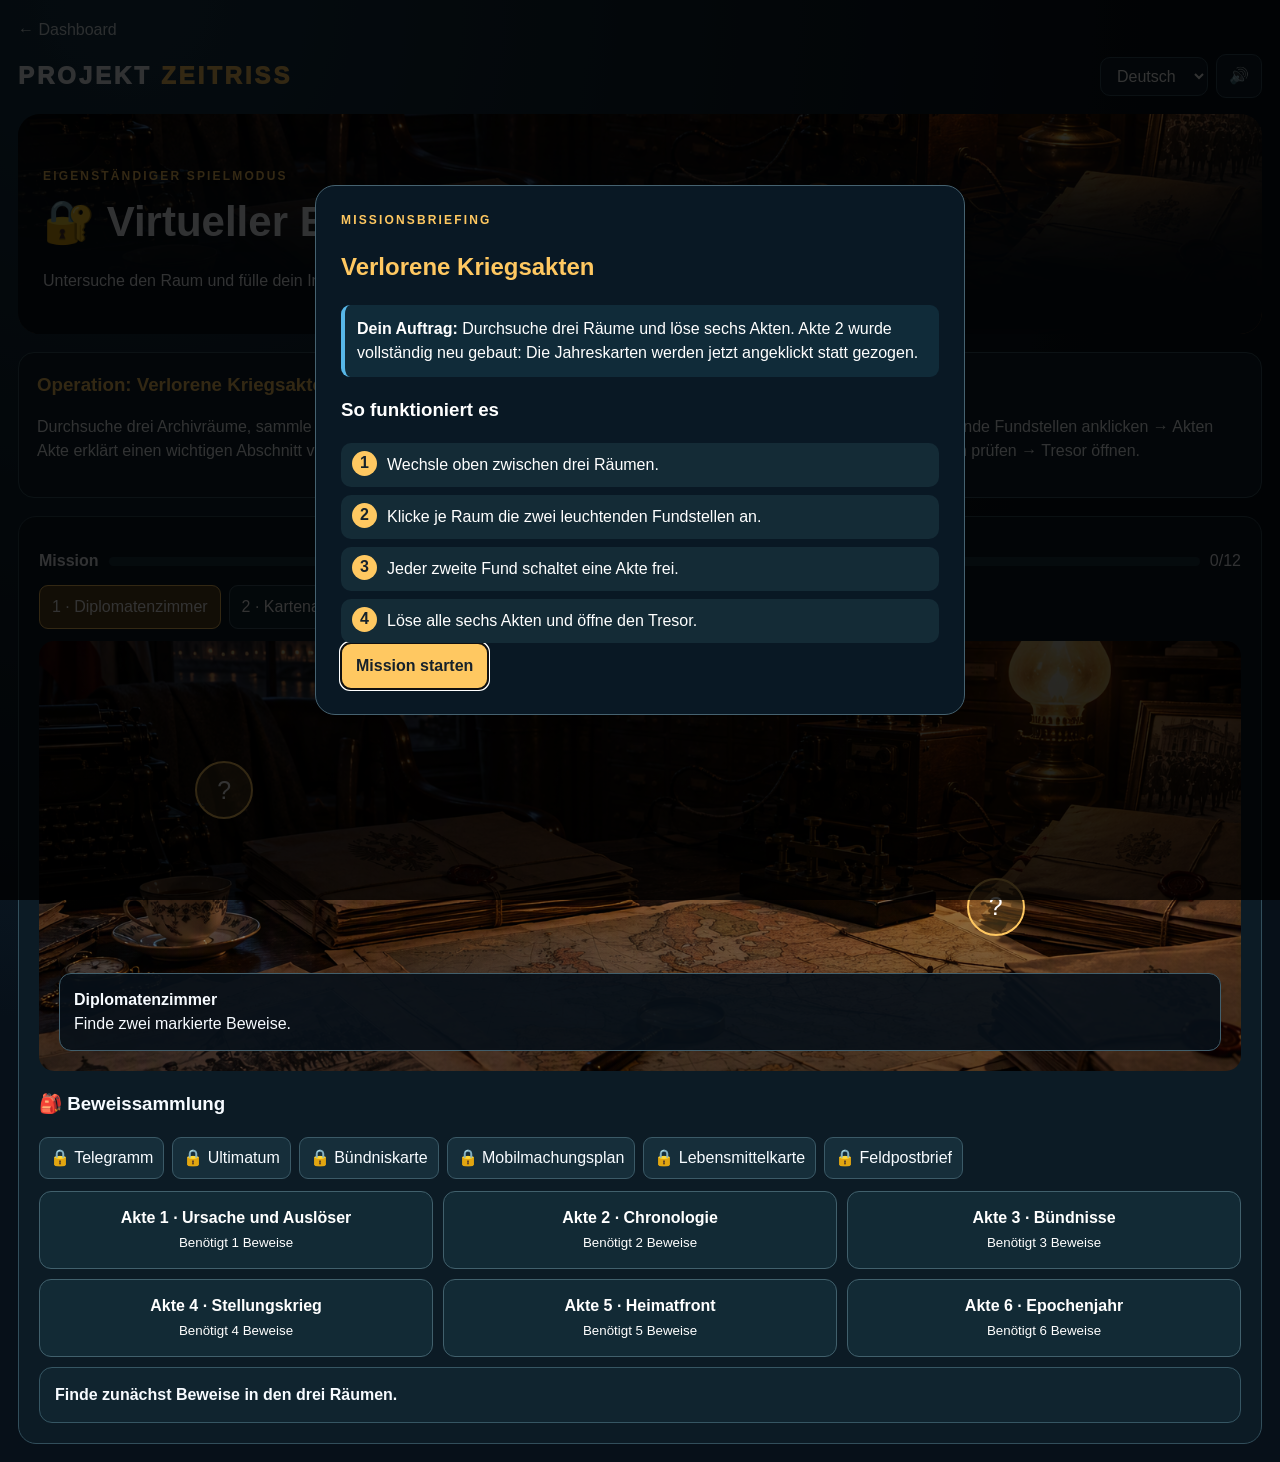
==== modes/room.html @ 22935dbc "Add files via upload" ====
<!doctype html><html lang="de"><head><meta charset="utf-8"><meta name="viewport" content="width=device-width,initial-scale=1"><title>🔐 Virtueller Escape-Room</title><link rel="stylesheet" href="../css/app.css"></head><body><div class="shell"><a class="back" href="../index.html">← Dashboard</a><nav class="nav"><div class="logo">PROJEKT <span>ZEITRISS</span></div><div class="nav-actions"><select id="language" class="select"><option value="de">Deutsch</option><option value="en">English</option><option value="es">Español</option><option value="fr">Français</option></select><button id="sound" class="nav-btn">🔊</button></div></nav><section class="page-hero" style="background-image:url('../assets/images/archive.png')"><div><div class="eyebrow">EIGENSTÄNDIGER SPIELMODUS</div><h1>🔐 Virtueller Escape-Room</h1><p>Untersuche den Raum und fülle dein Inventar.</p></div></section><section class="purpose"><div class="purpose-card"><h3>Operation: Verlorene Kriegsakten</h3><p>Durchsuche drei Archivräume, sammle sechs Beweise und löse anschließend sechs Akten. Jede Akte erklärt einen wichtigen Abschnitt von 1914 bis 1919.</p></div><div class="purpose-card"><h3>Steuerung</h3><p>Raum wählen → leuchtende Fundstellen anklicken → Akten freischalten → Antworten prüfen → Tresor öffnen.</p></div></section><section class="gamebox"><div class="mode-progress"><b>Mission</b><div class="progress"><i id="roomProgress"></i></div><span id="roomCount">0/12</span></div><div class="room-tabs"><button class="room-tab active" data-room="0">1 · Diplomatenzimmer</button><button class="room-tab" data-room="1">2 · Kartenarchiv</button><button class="room-tab" data-room="2">3 · Heimatfront</button></div><div id="roomScene" class="room-scene"></div><h3>🎒 Beweissammlung</h3><div id="inventory" class="inventory"></div><div id="acts" class="act-grid"></div><div id="actPlayer" class="task-card"><b>Finde zunächst Beweise in den drei Räumen.</b></div></section></div><script type="module" src="../js/modes/room.js"></script></body></html>
---- css/app.css ----
:root{--bg:#071019;--panel:#0d1c27;--panel2:#132936;--text:#f7fbff;--muted:#a9bdc7;--gold:#ffc861;--blue:#57b7e8;--green:#61d394;--red:#ff6b63;--line:#294554}*{box-sizing:border-box}body{margin:0;background:radial-gradient(circle at 10% 0,#18384d,#071019 55%);color:var(--text);font:16px/1.5 Inter,Segoe UI,Arial,sans-serif;min-height:100vh}button,input,select{font:inherit}button{cursor:pointer}.shell{max-width:1280px;margin:auto;padding:18px}.nav{display:flex;align-items:center;justify-content:space-between;gap:14px;margin-bottom:16px}.logo{font-weight:950;letter-spacing:.12em;font-size:24px}.logo span{color:var(--gold)}.nav-actions{display:flex;gap:8px;align-items:center;flex-wrap:wrap}.select,.nav-btn{background:#0e202c;color:#fff;border:1px solid #365362;border-radius:10px;padding:9px 12px}.nav-btn{text-decoration:none}.hero{min-height:330px;border:1px solid #395564;border-radius:24px;padding:30px;display:grid;grid-template-columns:1.25fr .75fr;align-items:end;background:linear-gradient(90deg,#06121bf2,#06121b55),url('../assets/images/archive.png') center/cover;box-shadow:0 24px 70px #0007}.eyebrow{color:var(--gold);font-size:12px;font-weight:900;letter-spacing:.18em}.hero h1{font-size:clamp(38px,6vw,72px);line-height:.95;margin:10px 0}.hero p{max-width:720px;color:#d7e4e8;font-size:18px}.profile-card,.panel{background:#0b1924e8;border:1px solid #34505e;border-radius:18px;padding:18px}.avatar{width:64px;height:64px;border-radius:50%;display:grid;place-items:center;background:linear-gradient(135deg,var(--gold),#e77739);color:#17202a;font-size:30px;font-weight:900}.levelbar,.progress{height:9px;background:#1b3542;border-radius:20px;overflow:hidden}.levelbar i,.progress i{display:block;height:100%;background:linear-gradient(90deg,var(--blue),var(--gold));border-radius:inherit}.stats{display:grid;grid-template-columns:repeat(4,1fr);gap:12px;margin:16px 0}.stat{background:#0b1b26;border:1px solid #2d4754;border-radius:15px;padding:15px}.stat b{display:block;font-size:28px;color:var(--gold)}.section-head{display:flex;justify-content:space-between;align-items:end;margin:28px 0 12px}.section-head h2{margin:0;font-size:28px}.section-head p{margin:0;color:var(--muted)}.modes{display:grid;grid-template-columns:repeat(3,1fr);gap:14px}.mode{position:relative;min-height:220px;border:1px solid #365563;border-radius:19px;overflow:hidden;background:#10232e;transition:.2s}.mode:hover{transform:translateY(-4px);border-color:var(--gold)}.mode-bg{height:95px;background-size:cover;background-position:center;position:relative}.mode-bg:after{content:"";position:absolute;inset:0;background:linear-gradient(transparent,#10232e)}.mode-body{padding:15px}.mode h3{margin:0 0 5px;font-size:20px}.mode p{color:var(--muted);font-size:14px;min-height:42px}.mode a{display:inline-block;background:var(--gold);color:#15212a;font-weight:900;text-decoration:none;padding:9px 13px;border-radius:9px}.tag{position:absolute;right:10px;top:10px;z-index:2;padding:5px 8px;background:#08141ddd;border:1px solid #ffffff44;border-radius:999px;font-size:11px}.daily{display:grid;grid-template-columns:2fr 1fr;gap:14px;margin-top:25px}.missions{display:grid;gap:10px}.mission{display:flex;justify-content:space-between;gap:15px;padding:12px;border:1px solid #304b58;border-radius:12px}.mission.done{border-color:var(--green);background:#173a2d}.badges{display:flex;gap:8px;flex-wrap:wrap}.badge{padding:9px 11px;border-radius:10px;background:#172c37;border:1px solid #3a5562}.badge.locked{opacity:.4;filter:grayscale(1)}.page-hero{border-radius:22px;padding:25px;min-height:220px;background-size:cover;background-position:center;display:flex;align-items:end;box-shadow:inset 0 -150px 100px #061019}.page-hero h1{font-size:42px;margin:5px 0}.gamebox{margin-top:15px;background:#0c1b25;border:1px solid #324e5b;border-radius:18px;padding:20px}.choices{display:grid;grid-template-columns:repeat(2,1fr);gap:10px}.choice{padding:14px;text-align:left;color:#fff;background:#142d39;border:1px solid #3c5b69;border-radius:12px}.choice.selected{border-color:var(--gold);background:#28351f}.choice.correct{border-color:var(--green);background:#173b2c}.choice.wrong{border-color:var(--red);background:#482221}.btn{border:0;border-radius:10px;padding:11px 15px;background:var(--gold);color:#17222b;font-weight:900}.btn.secondary{background:#1a3340;color:#fff;border:1px solid #45616e}.feedback{min-height:45px;padding-top:12px}.room{position:relative;min-height:560px;border-radius:18px;background:linear-gradient(#0002,#0009),url('../assets/images/archive.png') center/cover;overflow:hidden}.hotspot{position:absolute;width:58px;height:58px;border-radius:50%;border:2px solid var(--gold);background:#ffc86133;color:#fff;font-size:25px;animation:pulse 1.5s infinite}.hotspot.done{background:#61d394aa;animation:none}.inventory{display:flex;gap:8px;flex-wrap:wrap;margin:12px 0}.item{padding:8px 10px;background:#162e3a;border:1px solid #3b5a67;border-radius:9px}.map{position:relative;min-height:540px;border-radius:18px;background:linear-gradient(#07101988,#071019dd),url('../assets/images/balkan.png') center/cover}.country{position:absolute;padding:9px;border-radius:10px;border:2px solid #80aaba;background:#0e2835;color:#fff;font-weight:800}.country.on{border-color:var(--gold);box-shadow:0 0 25px #ffc86199}.source{padding:18px;border-left:4px solid var(--gold);background:#142935;border-radius:10px;font-family:Georgia,serif;font-size:19px}.ticker{min-height:170px;white-space:pre-wrap;font:19px/1.7 monospace;color:#ffe7ac}.back{display:inline-block;color:#dce9ed;text-decoration:none;margin-bottom:12px}.hidden{display:none!important}@keyframes pulse{50%{box-shadow:0 0 0 14px #ffc86125}}@media(max-width:850px){.hero{grid-template-columns:1fr}.stats,.modes{grid-template-columns:repeat(2,1fr)}.daily{grid-template-columns:1fr}}@media(max-width:560px){.stats,.modes,.choices{grid-template-columns:1fr}.nav{align-items:flex-start}.hero h1{font-size:42px}.country{font-size:11px}.room,.map{min-height:460px}}

/* V7 gameplay and onboarding */
.purpose{display:grid;grid-template-columns:1.2fr .8fr;gap:14px;margin:18px 0}.purpose-card{padding:18px;border:1px solid #3c5c69;border-radius:16px;background:#0d202b}.purpose-card h3{margin:0 0 8px;color:var(--gold)}.steps{display:grid;gap:8px;counter-reset:step}.step{padding:10px 12px 10px 46px;position:relative;background:#142b36;border-radius:10px}.step:before{counter-increment:step;content:counter(step);position:absolute;left:11px;top:8px;width:25px;height:25px;border-radius:50%;display:grid;place-items:center;background:var(--gold);color:#17222b;font-weight:900}.objective{padding:12px;border-left:4px solid var(--blue);background:#102b39;border-radius:9px}.mode-progress{display:flex;align-items:center;gap:10px;margin:12px 0}.mode-progress .progress{flex:1}.toast{position:fixed;right:18px;top:18px;z-index:30;padding:13px 16px;border-radius:12px;background:#163729;border:1px solid var(--green);box-shadow:0 10px 35px #0008}.danger{background:#5a2928!important;color:#fff!important}.intro-modal{border:1px solid #466270;border-radius:20px;background:#091824;color:#fff;max-width:650px;padding:25px}.intro-modal::backdrop{background:#000c}.intro-modal h2{color:var(--gold)}.clue-list{display:grid;gap:8px}.clue{padding:12px;border:1px solid #395663;border-radius:10px;background:#122934}.clue.locked{opacity:.45}.scene-note{position:absolute;left:20px;right:20px;bottom:20px;background:#071019e8;border:1px solid #425f6c;padding:14px;border-radius:12px}.escape-side{display:grid;grid-template-columns:1.4fr .6fr;gap:14px}.task-card{padding:15px;border:1px solid #365663;border-radius:13px;background:#10242f;margin-top:10px}.task-card.done{border-color:var(--green);background:#143529}.status-pill{display:inline-block;padding:5px 9px;border-radius:999px;background:#183541;color:#dce9ed;font-size:12px}.resetbox{margin-top:25px;padding:15px;border:1px solid #623d3b;background:#2d1919;border-radius:13px}.route{display:flex;gap:8px;flex-wrap:wrap;margin:12px 0}.route span{padding:8px 10px;border-radius:9px;background:#17303c}.route span.active{background:#574318;color:#ffe7a3}.result-card{padding:20px;border:2px solid var(--green);border-radius:15px;background:#15382b;text-align:center}.helpbtn{float:right}.draglist{display:flex;gap:8px;flex-wrap:wrap}.dragcard{padding:10px;background:#17303c;border:1px solid #47616d;border-radius:9px;color:#fff}.dropzone{min-height:115px;border:2px dashed #42606d;border-radius:12px;padding:12px}.dropzone.over{border-color:var(--gold);background:#513e182f}@media(max-width:800px){.purpose,.escape-side{grid-template-columns:1fr}}

.simsetup{display:grid;grid-template-columns:repeat(4,1fr);gap:10px}.nation{padding:14px;border:1px solid #41606e;border-radius:13px;background:#112832;color:#fff}.nation.selected{border-color:var(--gold);background:#3b3014}.simgrid{display:grid;grid-template-columns:1.25fr .75fr;gap:14px}.warboard{min-height:480px;border-radius:17px;background:linear-gradient(#03101955,#031019dd),url('../assets/images/balkan.png') center/cover;position:relative;padding:18px}.front{position:absolute;padding:10px;border-radius:12px;background:#0b1c26dd;border:1px solid #597280}.front.west{left:10%;top:37%}.front.east{right:10%;top:32%}.front.home{left:38%;bottom:12%}.meters{display:grid;gap:11px}.meter label{display:flex;justify-content:space-between}.meter .progress{height:12px}.meter.good i{background:var(--green)}.meter.warn i{background:var(--gold)}.meter.bad i{background:var(--red)}.decisiongrid{display:grid;grid-template-columns:repeat(2,1fr);gap:9px}.decision{padding:12px;text-align:left;border:1px solid #45616f;background:#142c38;color:#fff;border-radius:11px}.decision:hover{border-color:var(--gold)}.eventlog{max-height:220px;overflow:auto;display:grid;gap:6px}.log{padding:8px;border-left:3px solid var(--blue);background:#10242e}.yearbig{font-size:50px;font-weight:950;color:var(--gold)}@media(max-width:850px){.simsetup,.simgrid{grid-template-columns:1fr}.decisiongrid{grid-template-columns:1fr}}

.profile-gate{border:1px solid #4c6774;border-radius:22px;background:#081720;color:#fff;max-width:560px;padding:25px}.profile-gate::backdrop{background:#000d}.profile-gate input{width:100%;padding:13px;margin:10px 0;background:#102733;border:1px solid #4c6875;color:#fff;border-radius:10px}.version{font-size:11px;color:#8fa8b2}.leaderboard{width:100%;border-collapse:collapse}.leaderboard th,.leaderboard td{text-align:left;padding:10px;border-bottom:1px solid #294754}.leaderboard tr.me{background:#493916}.act-grid{display:grid;grid-template-columns:repeat(3,1fr);gap:10px}.act{padding:14px;border-radius:12px;border:1px solid #41606c;background:#122a35;color:#fff}.act.done{border-color:var(--green);background:#153a2b}.filedrop{padding:16px;border:2px dashed #476471;border-radius:12px}.room-tabs{display:flex;gap:8px;flex-wrap:wrap;margin-bottom:12px}.room-tab{padding:9px 12px;border:1px solid #45606d;background:#112833;color:#fff;border-radius:9px}.room-tab.active{background:#5b461d;border-color:var(--gold)}.room-scene{position:relative;min-height:430px;border-radius:15px;background-size:cover;background-position:center;overflow:hidden}.question-card{padding:15px;border:1px solid #385865;border-radius:12px;background:#102630;margin:10px 0}.achievement-pop{position:fixed;left:50%;top:20%;transform:translateX(-50%);z-index:40;padding:22px;background:#221b0d;border:2px solid var(--gold);border-radius:18px;box-shadow:0 20px 80px #000}.online-status{padding:8px 11px;border-radius:999px;background:#183541;display:inline-block}@media(max-width:760px){.act-grid{grid-template-columns:1fr}}
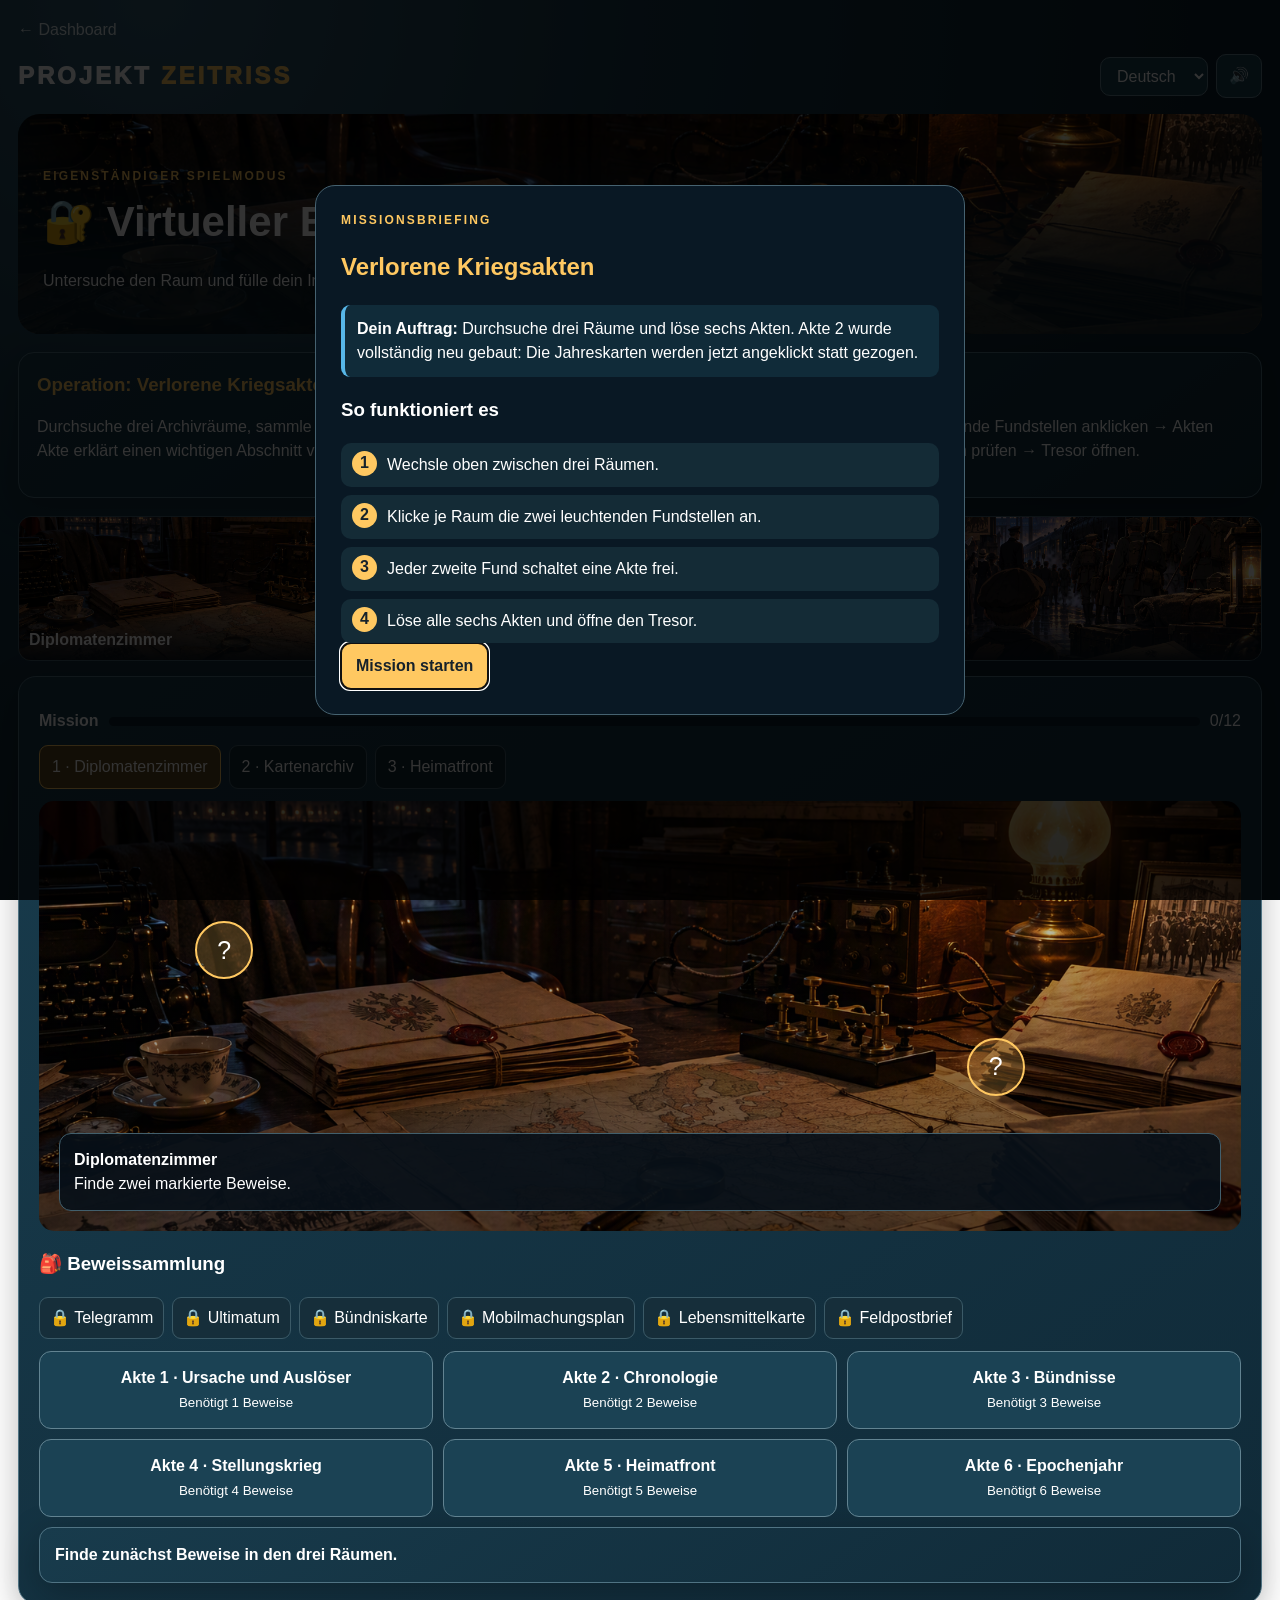
==== commit 3bcff9bb: "Add files via upload" ====
--- a/modes/room.html
+++ b/modes/room.html
@@ -1 +1 @@
-<!doctype html><html lang="de"><head><meta charset="utf-8"><meta name="viewport" content="width=device-width,initial-scale=1"><title>🔐 Virtueller Escape-Room</title><link rel="stylesheet" href="../css/app.css"></head><body><div class="shell"><a class="back" href="../index.html">← Dashboard</a><nav class="nav"><div class="logo">PROJEKT <span>ZEITRISS</span></div><div class="nav-actions"><select id="language" class="select"><option value="de">Deutsch</option><option value="en">English</option><option value="es">Español</option><option value="fr">Français</option></select><button id="sound" class="nav-btn">🔊</button></div></nav><section class="page-hero" style="background-image:url('../assets/images/archive.png')"><div><div class="eyebrow">EIGENSTÄNDIGER SPIELMODUS</div><h1>🔐 Virtueller Escape-Room</h1><p>Untersuche den Raum und fülle dein Inventar.</p></div></section><section class="purpose"><div class="purpose-card"><h3>Operation: Verlorene Kriegsakten</h3><p>Durchsuche drei Archivräume, sammle sechs Beweise und löse anschließend sechs Akten. Jede Akte erklärt einen wichtigen Abschnitt von 1914 bis 1919.</p></div><div class="purpose-card"><h3>Steuerung</h3><p>Raum wählen → leuchtende Fundstellen anklicken → Akten freischalten → Antworten prüfen → Tresor öffnen.</p></div></section><section class="gamebox"><div class="mode-progress"><b>Mission</b><div class="progress"><i id="roomProgress"></i></div><span id="roomCount">0/12</span></div><div class="room-tabs"><button class="room-tab active" data-room="0">1 · Diplomatenzimmer</button><button class="room-tab" data-room="1">2 · Kartenarchiv</button><button class="room-tab" data-room="2">3 · Heimatfront</button></div><div id="roomScene" class="room-scene"></div><h3>🎒 Beweissammlung</h3><div id="inventory" class="inventory"></div><div id="acts" class="act-grid"></div><div id="actPlayer" class="task-card"><b>Finde zunächst Beweise in den drei Räumen.</b></div></section></div><script type="module" src="../js/modes/room.js"></script></body></html>+<!doctype html><html lang="de"><head><meta charset="utf-8"><meta name="viewport" content="width=device-width,initial-scale=1"><title>🔐 Virtueller Escape-Room</title><link rel="stylesheet" href="../css/app.css"></head><body><div class="shell"><a class="back" href="../index.html">← Dashboard</a><nav class="nav"><div class="logo">PROJEKT <span>ZEITRISS</span></div><div class="nav-actions"><select id="language" class="select"><option value="de">Deutsch</option><option value="en">English</option><option value="es">Español</option><option value="fr">Français</option></select><button id="sound" class="nav-btn">🔊</button></div></nav><section class="page-hero" style="background-image:url('../assets/images/archive.png')"><div><div class="eyebrow">EIGENSTÄNDIGER SPIELMODUS</div><h1>🔐 Virtueller Escape-Room</h1><p>Untersuche den Raum und fülle dein Inventar.</p></div></section><section class="purpose"><div class="purpose-card"><h3>Operation: Verlorene Kriegsakten</h3><p>Durchsuche drei Archivräume, sammle sechs Beweise und löse anschließend sechs Akten. Jede Akte erklärt einen wichtigen Abschnitt von 1914 bis 1919.</p></div><div class="purpose-card"><h3>Steuerung</h3><p>Raum wählen → leuchtende Fundstellen anklicken → Akten freischalten → Antworten prüfen → Tresor öffnen.</p></div></section><section class="scene-gallery"><figure><img src="../assets/images/archive.png" alt="Diplomatenzimmer"><figcaption>Diplomatenzimmer</figcaption></figure><figure><img src="../assets/images/alliance-map.png" alt="Kartenarchiv"><figcaption>Kartenarchiv</figcaption></figure><figure><img src="../assets/images/home-front.png" alt="Heimatfront"><figcaption>Heimatfront</figcaption></figure></section><section class="gamebox"><div class="mode-progress"><b>Mission</b><div class="progress"><i id="roomProgress"></i></div><span id="roomCount">0/12</span></div><div class="room-tabs"><button class="room-tab active" data-room="0">1 · Diplomatenzimmer</button><button class="room-tab" data-room="1">2 · Kartenarchiv</button><button class="room-tab" data-room="2">3 · Heimatfront</button></div><div id="roomScene" class="room-scene"></div><h3>🎒 Beweissammlung</h3><div id="inventory" class="inventory"></div><div id="acts" class="act-grid"></div><div id="actPlayer" class="task-card"><b>Finde zunächst Beweise in den drei Räumen.</b></div></section></div><script type="module" src="../js/modes/room.js"></script></body></html>
--- a/css/app.css
+++ b/css/app.css
@@ -6,3 +6,13 @@
 .simsetup{display:grid;grid-template-columns:repeat(4,1fr);gap:10px}.nation{padding:14px;border:1px solid #41606e;border-radius:13px;background:#112832;color:#fff}.nation.selected{border-color:var(--gold);background:#3b3014}.simgrid{display:grid;grid-template-columns:1.25fr .75fr;gap:14px}.warboard{min-height:480px;border-radius:17px;background:linear-gradient(#03101955,#031019dd),url('../assets/images/balkan.png') center/cover;position:relative;padding:18px}.front{position:absolute;padding:10px;border-radius:12px;background:#0b1c26dd;border:1px solid #597280}.front.west{left:10%;top:37%}.front.east{right:10%;top:32%}.front.home{left:38%;bottom:12%}.meters{display:grid;gap:11px}.meter label{display:flex;justify-content:space-between}.meter .progress{height:12px}.meter.good i{background:var(--green)}.meter.warn i{background:var(--gold)}.meter.bad i{background:var(--red)}.decisiongrid{display:grid;grid-template-columns:repeat(2,1fr);gap:9px}.decision{padding:12px;text-align:left;border:1px solid #45616f;background:#142c38;color:#fff;border-radius:11px}.decision:hover{border-color:var(--gold)}.eventlog{max-height:220px;overflow:auto;display:grid;gap:6px}.log{padding:8px;border-left:3px solid var(--blue);background:#10242e}.yearbig{font-size:50px;font-weight:950;color:var(--gold)}@media(max-width:850px){.simsetup,.simgrid{grid-template-columns:1fr}.decisiongrid{grid-template-columns:1fr}}
 
 .profile-gate{border:1px solid #4c6774;border-radius:22px;background:#081720;color:#fff;max-width:560px;padding:25px}.profile-gate::backdrop{background:#000d}.profile-gate input{width:100%;padding:13px;margin:10px 0;background:#102733;border:1px solid #4c6875;color:#fff;border-radius:10px}.version{font-size:11px;color:#8fa8b2}.leaderboard{width:100%;border-collapse:collapse}.leaderboard th,.leaderboard td{text-align:left;padding:10px;border-bottom:1px solid #294754}.leaderboard tr.me{background:#493916}.act-grid{display:grid;grid-template-columns:repeat(3,1fr);gap:10px}.act{padding:14px;border-radius:12px;border:1px solid #41606c;background:#122a35;color:#fff}.act.done{border-color:var(--green);background:#153a2b}.filedrop{padding:16px;border:2px dashed #476471;border-radius:12px}.room-tabs{display:flex;gap:8px;flex-wrap:wrap;margin-bottom:12px}.room-tab{padding:9px 12px;border:1px solid #45606d;background:#112833;color:#fff;border-radius:9px}.room-tab.active{background:#5b461d;border-color:var(--gold)}.room-scene{position:relative;min-height:430px;border-radius:15px;background-size:cover;background-position:center;overflow:hidden}.question-card{padding:15px;border:1px solid #385865;border-radius:12px;background:#102630;margin:10px 0}.achievement-pop{position:fixed;left:50%;top:20%;transform:translateX(-50%);z-index:40;padding:22px;background:#221b0d;border:2px solid var(--gold);border-radius:18px;box-shadow:0 20px 80px #000}.online-status{padding:8px 11px;border-radius:999px;background:#183541;display:inline-block}@media(max-width:760px){.act-grid{grid-template-columns:1fr}}
+
+.scene-gallery{display:grid;grid-template-columns:repeat(3,1fr);gap:10px;margin:14px 0}.scene-gallery figure{margin:0;position:relative;height:145px;border-radius:13px;overflow:hidden;border:1px solid #41606c}.scene-gallery img{width:100%;height:100%;object-fit:cover;transition:.35s}.scene-gallery figure:hover img{transform:scale(1.06)}.scene-gallery figcaption{position:absolute;inset:auto 0 0;padding:22px 10px 8px;background:linear-gradient(transparent,#061019eF);font-weight:800}.act-visual{height:220px;border-radius:13px;overflow:hidden;margin-bottom:13px;position:relative}.act-visual img{width:100%;height:100%;object-fit:cover}.act-visual span{position:absolute;left:0;right:0;bottom:0;padding:28px 13px 10px;background:linear-gradient(transparent,#061019ee);font-weight:900}.year-scenes{display:grid;grid-template-columns:repeat(5,1fr);gap:7px;margin:10px 0}.year-scene{height:74px;border:2px solid transparent;border-radius:9px;overflow:hidden;opacity:.55}.year-scene img{width:100%;height:100%;object-fit:cover}.year-scene.active{border-color:var(--gold);opacity:1;box-shadow:0 0 20px #ffc86155}.warboard{transition:background-image .65s ease;overflow:hidden}.warboard:after{content:"";position:absolute;inset:0;background:linear-gradient(110deg,transparent 40%,#ffffff12 50%,transparent 60%);transform:translateX(-120%);animation:warScan 5s infinite;pointer-events:none}.front,.yearbig,.warboard h2{z-index:2;position:relative}@keyframes warScan{60%,100%{transform:translateX(120%)}}.event-picture{height:170px;border-radius:12px;overflow:hidden;margin-bottom:10px}.event-picture img{width:100%;height:100%;object-fit:cover}.visual-counter{padding:7px 10px;border-radius:999px;background:#0b1c26dd;border:1px solid #506a75;font-size:12px}@media(max-width:700px){.scene-gallery{grid-template-columns:1fr}.year-scenes{grid-template-columns:repeat(3,1fr)}}
+/* V10.1: brighter, clearer visual theme */
+:root{--bg:#0d2230;--panel:#143242;--panel2:#1b4052;--text:#ffffff;--muted:#c9dbe3;--line:#527585}
+body{background:radial-gradient(circle at 12% 0,#315a70 0,#173849 34%,#0c202d 72%);background-attachment:fixed}
+.panel,.profile-card,.gamebox,.purpose-card,.task-card{background:linear-gradient(145deg,#183b4c,#102a38);border-color:#507383;box-shadow:0 10px 35px #0004}
+.mode{background:#183a4a;border-color:#567888}.mode-bg:after{background:linear-gradient(transparent,#183a4a)}.mode p,.section-head p{color:#d3e2e8}
+.stat{background:#163646;border-color:#486b7b}.choice,.decision,.nation,.act{background:#1b4254;border-color:#628391}.choice:hover,.decision:hover,.nation:hover,.act:hover{background:#245267}
+.nav-btn,.select{background:#1b4052;border-color:#658492}.progress{background:#0b202b}.source,.clue,.log{background:#183b4c}.page-hero{box-shadow:inset 0 -130px 95px #0a202bd9}
+.leaderboard-card{padding:18px;background:linear-gradient(145deg,#183d4e,#102c3a);border:1px solid #5b7b89;border-radius:17px}.board-tools{display:flex;gap:10px;flex-wrap:wrap;align-items:center;margin:12px 0}.board-kpis{display:grid;grid-template-columns:repeat(3,1fr);gap:10px;margin:14px 0}.board-kpi{padding:13px;border-radius:12px;background:#20495b;border:1px solid #638291}.board-kpi b{display:block;color:var(--gold);font-size:24px}.medal{font-size:21px}.leaderboard tbody tr:hover{background:#255165}.leaderboard td,.leaderboard th{border-color:#486978}.empty-board{text-align:center;padding:30px;color:#d7e6eb}.name-edit{display:flex;gap:8px;flex-wrap:wrap}.name-edit input{min-width:220px}.rank-1{color:#ffd45f}.rank-2{color:#dce7eb}.rank-3{color:#d79b64}@media(max-width:650px){.board-kpis{grid-template-columns:1fr}.leaderboard{font-size:13px}.leaderboard th,.leaderboard td{padding:7px}}
